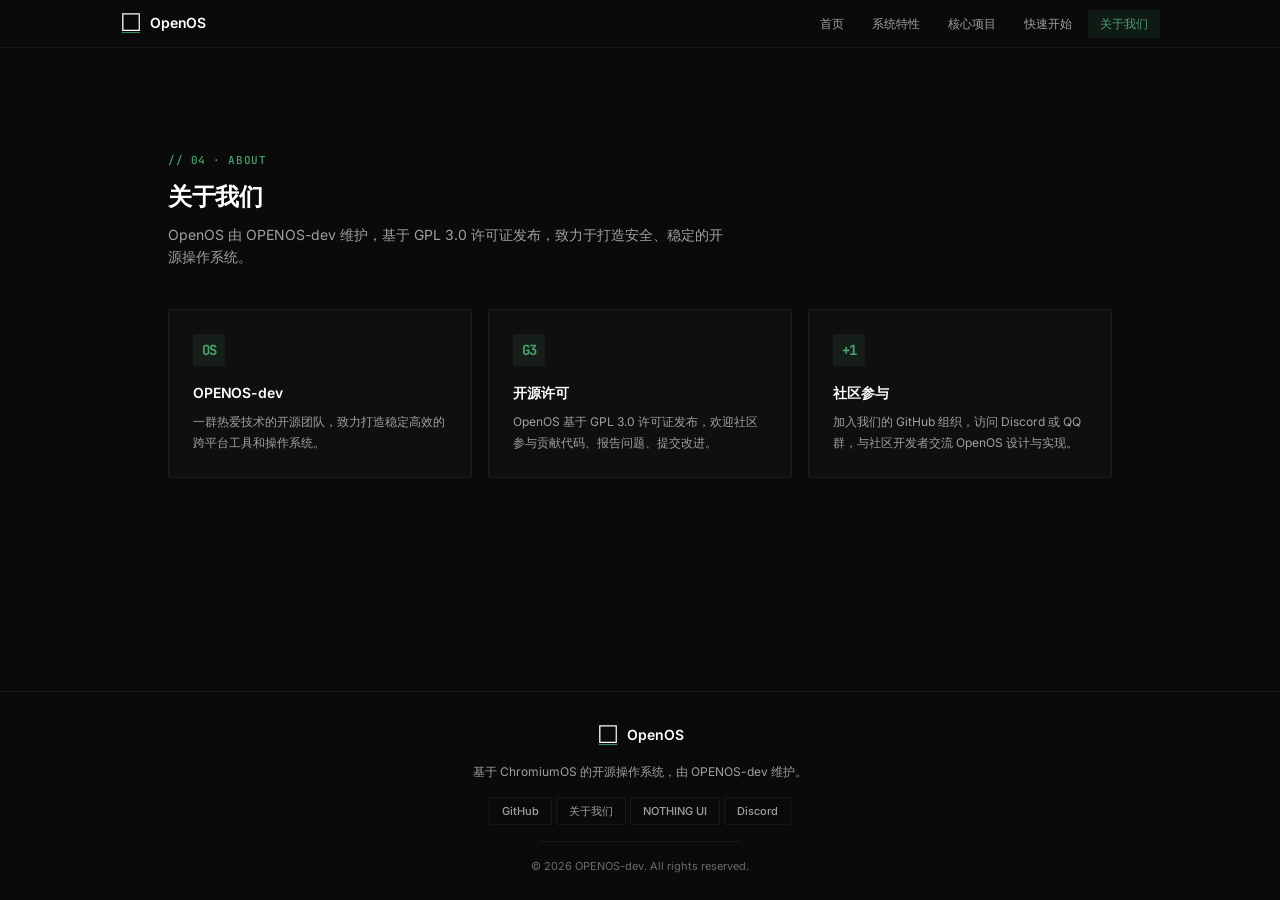
==== about.html @ e6d08fe9 "feat: 初始化 OpenOS 介绍网站" ====
<!DOCTYPE html>
<html lang="zh-CN">
<head>
<meta charset="UTF-8">
<meta name="viewport" content="width=device-width, initial-scale=1.0">
<meta name="description" content="关于 OpenOS - OPENOS-dev 团队、GPL 3.0 许可证、社区参与">
<title>关于我们 - OpenOS</title>
<link rel="icon" type="image/svg+xml" href="openos-logo.svg">
<link rel="preconnect" href="https://fonts.googleapis.com">
<link rel="preconnect" href="https://fonts.gstatic.com" crossorigin>
<link href="https://fonts.googleapis.com/css2?family=Inter:wght@400;500;600;700&family=JetBrains+Mono:wght@400;500;700&display=swap" rel="stylesheet">
<link rel="stylesheet" href="css/styles.css">
</head>
<body>

<nav>
  <div class="nav-inner">
    <a href="index.html" class="nav-logo">
      <img class="nav-logo-icon" src="openos-logo.svg" alt="OpenOS">
      OpenOS
    </a>
    <button class="nav-toggle" aria-label="菜单" id="navToggle">
      <span></span>
      <span></span>
      <span></span>
    </button>
    <ul class="nav-links" id="navLinks">
      <li><a href="index.html">首页</a></li>
      <li><a href="features.html">系统特性</a></li>
      <li><a href="projects.html">核心项目</a></li>
      <li><a href="build.html">快速开始</a></li>
      <li><a href="about.html" class="active">关于我们</a></li>
    </ul>
  </div>
</nav>

<main class="page-content">
  <section>
    <div class="section-wrap">
      <div class="section-header">
        <span class="section-number">// 04 · About</span>
        <h2>关于我们</h2>
        <p>OpenOS 由 OPENOS-dev 维护，基于 GPL 3.0 许可证发布，致力于打造安全、稳定的开源操作系统。</p>
      </div>
      <div class="features-grid">
        <div class="feature-card">
          <div class="feature-card-icon">OS</div>
          <h3>OPENOS-dev</h3>
          <p>一群热爱技术的开源团队，致力打造稳定高效的跨平台工具和操作系统。</p>
        </div>
        <div class="feature-card">
          <div class="feature-card-icon">G3</div>
          <h3>开源许可</h3>
          <p>OpenOS 基于 GPL 3.0 许可证发布，欢迎社区参与贡献代码、报告问题、提交改进。</p>
        </div>
        <div class="feature-card">
          <div class="feature-card-icon">+1</div>
          <h3>社区参与</h3>
          <p>加入我们的 GitHub 组织，访问 Discord 或 QQ 群，与社区开发者交流 OpenOS 设计与实现。</p>
        </div>
      </div>
    </div>
  </section>
</main>

<footer>
  <div class="footer-inner">
    <a href="index.html" class="footer-brand">
      <img class="footer-brand-icon" src="openos-logo.svg" alt="OpenOS">
      OpenOS
    </a>
    <p class="footer-tagline">基于 ChromiumOS 的开源操作系统，由 OPENOS-dev 维护。</p>
    <div class="footer-links">
      <a href="https://github.com/OPENOS-dev" target="_blank" rel="noopener">GitHub</a>
      <a href="about.html">关于我们</a>
      <a href="https://github.com/OPENOS-dev/NOTHING-UI-1" target="_blank" rel="noopener">NOTHING UI</a>
      <a href="https://discord.gg/xj6VCg7Na" target="_blank" rel="noopener">Discord</a>
    </div>
    <div class="footer-divider"></div>
    <p class="footer-copy">© 2026 OPENOS-dev. All rights reserved.</p>
  </div>
</footer>

<script src="js/script.js"></script>
</body>
</html>
---- css/styles.css ----
/* ========================================
   NOTHING UI Design System
   Based on NOTHING-UI-1 Design Spec
   ======================================== */

/* ─── Design Tokens ─── */
:root {
  /* Surface layers (0 → 5, darkest → lightest) */
  --surface-0: #0A0A0A;
  --surface-1: #0F0F0F;
  --surface-2: #141414;
  --surface-3: #1A1A1A;
  --surface-4: #1F1F1F;
  --surface-5: #252525;

  /* Text hierarchy */
  --text-primary: #FFFFFF;
  --text-secondary: #A0A0A0;
  --text-tertiary: #6B6B6B;

  /* Accent — Green */
  --accent: #4AA26F;
  --accent-hover: #3D8F5F;
  --accent-bright: #6BC48D;
  --accent-muted: rgba(74, 162, 111, 0.10);
  --accent-muted-hover: rgba(74, 162, 111, 0.16);

  /* Status */
  --status-active: #4CAF50;
  --status-active-bg: rgba(76, 175, 80, 0.10);
  --status-warning: #FFC107;
  --status-warning-bg: rgba(255, 193, 7, 0.10);
  --status-error: #F44336;
  --status-error-bg: rgba(244, 67, 54, 0.10);

  /* Borders */
  --border: rgba(255, 255, 255, 0.06);
  --border-hover: rgba(255, 255, 255, 0.12);
  --border-accent: rgba(74, 162, 111, 0.20);

  /* Spacing — 4px base grid */
  --space-1: 4px;
  --space-2: 8px;
  --space-3: 12px;
  --space-4: 16px;
  --space-5: 20px;
  --space-6: 24px;
  --space-8: 32px;
  --space-10: 40px;
  --space-12: 48px;
  --space-16: 64px;

  /* Shape — ultra-minimal */
  --radius: 2px;

  /* Typography */
  --font-sans: 'Inter', -apple-system, BlinkMacSystemFont, 'SF Pro Text', 'Segoe UI', 'PingFang SC', 'Microsoft YaHei', sans-serif;
  --font-mono: 'JetBrains Mono', 'SF Mono', 'Fira Code', 'Cascadia Code', monospace;

  /* Type scale */
  --text-xs: 11px;
  --text-sm: 12px;
  --text-base: 13px;
  --text-md: 14px;
  --text-lg: 16px;
  --text-xl: 18px;
  --text-2xl: 20px;
  --text-3xl: 24px;

  /* Shadows — hard, layered */
  --shadow-sm: 0 1px 0 rgba(0, 0, 0, 0.4);
  --shadow-md: 0 2px 0 rgba(0, 0, 0, 0.3), 0 4px 8px rgba(0, 0, 0, 0.4);
  --shadow-lg: 0 2px 0 rgba(0, 0, 0, 0.25), 0 8px 16px rgba(0, 0, 0, 0.5);

  /* Motion */
  --ease-standard: cubic-bezier(0.2, 0, 0, 1);
  --ease-emphasized: cubic-bezier(0.05, 0.7, 0.1, 1);
  --duration-fast: 150ms;
  --duration-normal: 200ms;

  /* Layout */
  --nav-height: 48px;
  --max-width: 1040px;
}

/* ─── Reset ─── */
*, *::before, *::after {
  margin: 0;
  padding: 0;
  box-sizing: border-box;
}

html {
  scroll-behavior: smooth;
  scrollbar-width: thin;
  scrollbar-color: var(--text-tertiary) var(--surface-0);
}

::-webkit-scrollbar { width: 4px; }
::-webkit-scrollbar-track { background: var(--surface-0); }
::-webkit-scrollbar-thumb { background: var(--text-tertiary); border-radius: 0; }

body {
  font-family: var(--font-sans);
  background: var(--surface-0);
  color: var(--text-primary);
  font-size: var(--text-base);
  line-height: 1.6;
  overflow-x: hidden;
  -webkit-font-smoothing: antialiased;
  -moz-osx-font-smoothing: grayscale;
  min-height: 100vh;
  display: flex;
  flex-direction: column;
}

@media (prefers-reduced-motion: reduce) {
  *, *::before, *::after {
    animation-duration: 0.01ms !important;
    animation-iteration-count: 1 !important;
    transition-duration: 0.01ms !important;
  }
}

/* ─── Focus ─── */
:focus-visible {
  outline: 2px solid var(--accent);
  outline-offset: -2px;
  border-radius: var(--radius);
}

/* ─── Selection ─── */
::selection {
  background: var(--accent-muted);
  color: var(--accent);
}

/* =========================================
   Navigation
   ========================================= */
nav {
  position: fixed;
  top: 0;
  left: 0;
  right: 0;
  z-index: 1000;
  height: var(--nav-height);
  background: var(--surface-0);
  border-bottom: 1px solid var(--border);
  display: flex;
  align-items: center;
  justify-content: center;
  padding: 0 var(--space-6);
}

.nav-inner {
  max-width: var(--max-width);
  width: 100%;
  display: flex;
  align-items: center;
  justify-content: space-between;
  gap: var(--space-8);
}

.nav-logo {
  display: flex;
  align-items: center;
  gap: var(--space-2);
  text-decoration: none;
  color: var(--text-primary);
  font-weight: 600;
  font-size: var(--text-md);
  letter-spacing: -0.01em;
}

.nav-logo-icon {
  width: 22px;
  height: 22px;
  border-radius: var(--radius);
  object-fit: cover;
  flex-shrink: 0;
}

.nav-links {
  display: flex;
  gap: var(--space-1);
  list-style: none;
}

.nav-links a {
  display: inline-flex;
  align-items: center;
  height: 28px;
  padding: 0 var(--space-3);
  text-decoration: none;
  color: var(--text-secondary);
  font-size: var(--text-sm);
  font-weight: 500;
  border-radius: var(--radius);
  transition: color var(--duration-fast) var(--ease-standard),
              background var(--duration-fast) var(--ease-standard);
}

.nav-links a:hover {
  color: var(--text-primary);
  background: var(--surface-3);
}

.nav-links a.active {
  color: var(--accent);
  background: var(--accent-muted);
}

/* Hamburger */
.nav-toggle {
  display: none;
  flex-direction: column;
  gap: 4px;
  background: none;
  border: none;
  cursor: pointer;
  padding: var(--space-2);
  border-radius: var(--radius);
  min-width: 44px;
  min-height: 44px;
  align-items: center;
  justify-content: center;
}

.nav-toggle span {
  width: 18px;
  height: 2px;
  background: var(--text-secondary);
  border-radius: 0;
  transition: transform var(--duration-fast) var(--ease-standard),
              opacity var(--duration-fast) var(--ease-standard);
}

.nav-toggle.active span:nth-child(1) {
  transform: rotate(45deg) translate(4px, 4px);
}
.nav-toggle.active span:nth-child(2) { opacity: 0; }
.nav-toggle.active span:nth-child(3) {
  transform: rotate(-45deg) translate(4px, -4px);
}

/* =========================================
   Hero (Home page)
   ========================================= */
.hero {
  min-height: 100vh;
  display: flex;
  flex-direction: column;
  justify-content: center;
  padding: calc(var(--nav-height) + var(--space-16)) var(--space-12) var(--space-16);
  position: relative;
  max-width: var(--max-width);
  margin: 0 auto;
  width: 100%;
}

.hero-tag {
  display: inline-flex;
  align-items: center;
  gap: var(--space-2);
  height: 24px;
  padding: 0 var(--space-3);
  background: var(--accent-muted);
  border: 1px solid var(--border-accent);
  border-radius: var(--radius);
  font-family: var(--font-mono);
  font-size: var(--text-xs);
  color: var(--accent);
  font-weight: 500;
  margin-bottom: var(--space-6);
  width: fit-content;
}

.hero-tag-dot {
  width: 5px;
  height: 5px;
  background: var(--accent);
  border-radius: 0;
  display: inline-block;
}

.hero h1 {
  font-size: clamp(36px, 6vw, 56px);
  font-weight: 700;
  line-height: 1.1;
  letter-spacing: -0.03em;
  margin-bottom: var(--space-5);
  color: var(--text-primary);
}

.hero h1 .gradient-text {
  background: linear-gradient(135deg, var(--accent), var(--accent-bright));
  -webkit-background-clip: text;
  -webkit-text-fill-color: transparent;
  background-clip: text;
}

.hero p {
  font-size: var(--text-lg);
  color: var(--text-secondary);
  max-width: 560px;
  margin-bottom: var(--space-8);
  line-height: 1.7;
}

/* ─── Buttons ─── */
.hero-actions {
  display: flex;
  gap: var(--space-3);
  flex-wrap: wrap;
}

.btn {
  display: inline-flex;
  align-items: center;
  justify-content: center;
  gap: var(--space-2);
  height: 32px;
  padding: 0 var(--space-4);
  border-radius: var(--radius);
  font-size: var(--text-sm);
  font-weight: 600;
  text-decoration: none;
  cursor: pointer;
  border: none;
  font-family: var(--font-sans);
  transition: all var(--duration-fast) var(--ease-standard);
  white-space: nowrap;
}

.btn-primary {
  background: var(--accent);
  color: #000;
}

.btn-primary:hover {
  background: var(--accent-hover);
}

.btn-secondary {
  background: transparent;
  color: var(--text-primary);
  border: 1px solid var(--border);
}

.btn-secondary:hover {
  background: var(--surface-3);
  border-color: var(--border-hover);
}

/* ─── Tech Badges ─── */
.hero-tech {
  display: flex;
  gap: var(--space-2);
  flex-wrap: wrap;
  margin-top: var(--space-12);
  padding-top: var(--space-6);
  border-top: 1px solid var(--border);
}

.tech-badge {
  height: 24px;
  padding: 0 var(--space-3);
  background: var(--surface-2);
  border: 1px solid var(--border);
  border-radius: var(--radius);
  font-family: var(--font-mono);
  font-size: var(--text-xs);
  color: var(--text-secondary);
  display: inline-flex;
  align-items: center;
  transition: all var(--duration-fast) var(--ease-standard);
}

.tech-badge:hover {
  color: var(--accent);
  border-color: var(--border-accent);
  background: var(--accent-muted);
}

/* =========================================
   Sections
   ========================================= */
main {
  flex: 1;
  display: flex;
  flex-direction: column;
}

section {
  padding: var(--space-16) 0;
}

.page-content {
  padding: calc(var(--nav-height) + var(--space-10)) var(--space-12) 0;
}

.section-wrap {
  max-width: var(--max-width);
  margin: 0 auto;
  padding: 0 var(--space-12);
}

.section-header {
  margin-bottom: var(--space-10);
}

.section-number {
  display: block;
  font-family: var(--font-mono);
  font-size: var(--text-xs);
  color: var(--accent);
  font-weight: 500;
  letter-spacing: 0.05em;
  margin-bottom: var(--space-2);
  text-transform: uppercase;
}

.section-header h2 {
  font-size: var(--text-3xl);
  font-weight: 700;
  margin-bottom: var(--space-2);
  letter-spacing: -0.02em;
}

.section-header p {
  color: var(--text-secondary);
  font-size: var(--text-md);
  max-width: 560px;
}

/* Features Grid */
.features-grid {
  display: grid;
  grid-template-columns: repeat(auto-fit, minmax(280px, 1fr));
  gap: var(--space-4);
}

.feature-card {
  background: var(--surface-1);
  border: 1px solid var(--border);
  border-radius: var(--radius);
  padding: var(--space-6);
  transition: background var(--duration-fast) var(--ease-standard),
              border-color var(--duration-fast) var(--ease-standard);
}

.js-ready .feature-card {
  opacity: 0;
  transform: translateY(12px);
}

.js-ready .feature-card.visible {
  opacity: 1;
  transform: translateY(0);
}

.feature-card:hover {
  background: var(--surface-2);
  border-color: var(--border-hover);
}

.feature-card-icon {
  width: 32px;
  height: 32px;
  border-radius: var(--radius);
  background: var(--accent-muted);
  display: flex;
  align-items: center;
  justify-content: center;
  margin-bottom: var(--space-4);
  color: var(--accent);
  font-size: 14px;
  font-family: var(--font-mono);
  font-weight: 700;
  letter-spacing: -0.5px;
}

.feature-card h3 {
  font-size: var(--text-md);
  font-weight: 600;
  margin-bottom: var(--space-2);
  letter-spacing: -0.01em;
}

.feature-card p {
  color: var(--text-secondary);
  font-size: var(--text-sm);
  line-height: 1.7;
}

/* Project Cards (with status) */
.projects-grid {
  display: grid;
  grid-template-columns: repeat(auto-fit, minmax(300px, 1fr));
  gap: var(--space-4);
}

.project-card {
  background: var(--surface-1);
  border: 1px solid var(--border);
  border-radius: var(--radius);
  padding: var(--space-6);
  transition: all var(--duration-fast) var(--ease-standard);
}

.js-ready .project-card {
  opacity: 0;
  transform: translateY(12px);
}

.js-ready .project-card.visible {
  opacity: 1;
  transform: translateY(0);
}

.project-card:hover {
  background: var(--surface-2);
  border-color: var(--border-hover);
}

.project-card-header {
  display: flex;
  align-items: flex-start;
  justify-content: space-between;
  margin-bottom: var(--space-3);
  gap: var(--space-3);
}

.project-card h3 {
  font-size: var(--text-lg);
  font-weight: 600;
  letter-spacing: -0.01em;
}

.project-status {
  display: inline-flex;
  align-items: center;
  gap: 5px;
  height: 22px;
  padding: 0 var(--space-2);
  border-radius: var(--radius);
  font-size: var(--text-xs);
  font-weight: 600;
  white-space: nowrap;
  flex-shrink: 0;
  font-family: var(--font-mono);
}

.status-active {
  background: var(--status-active-bg);
  color: var(--status-active);
  border: 1px solid rgba(76, 175, 80, 0.15);
}

.status-warning {
  background: var(--status-warning-bg);
  color: var(--status-warning);
  border: 1px solid rgba(255, 193, 7, 0.15);
}

.project-card p {
  color: var(--text-secondary);
  font-size: var(--text-sm);
  line-height: 1.7;
  margin-bottom: var(--space-5);
}

.project-card-tags {
  display: flex;
  gap: var(--space-2);
  flex-wrap: wrap;
}

.project-tag {
  height: 22px;
  padding: 0 var(--space-2);
  background: var(--surface-3);
  border: 1px solid var(--border);
  border-radius: var(--radius);
  font-family: var(--font-mono);
  font-size: var(--text-xs);
  color: var(--text-tertiary);
  display: inline-flex;
  align-items: center;
}

/* Quick Links / Entries */
.entries-grid {
  display: grid;
  grid-template-columns: repeat(auto-fit, minmax(260px, 1fr));
  gap: var(--space-4);
}

.entry-card {
  background: var(--surface-1);
  border: 1px solid var(--border);
  border-radius: var(--radius);
  padding: var(--space-5);
  text-decoration: none;
  color: inherit;
  display: flex;
  flex-direction: column;
  gap: var(--space-2);
  transition: all var(--duration-fast) var(--ease-standard);
}

.js-ready .entry-card {
  opacity: 0;
  transform: translateY(12px);
}

.js-ready .entry-card.visible {
  opacity: 1;
  transform: translateY(0);
}

.entry-card:hover {
  background: var(--surface-2);
  border-color: var(--border-hover);
}

.entry-card-label {
  font-family: var(--font-mono);
  font-size: var(--text-xs);
  color: var(--accent);
  text-transform: uppercase;
  letter-spacing: 0.05em;
}

.entry-card h4 {
  font-size: var(--text-md);
  font-weight: 600;
}

.entry-card p {
  color: var(--text-secondary);
  font-size: var(--text-sm);
  line-height: 1.6;
}

.entry-arrow {
  color: var(--accent);
  font-size: var(--text-md);
  transition: transform var(--duration-fast) var(--ease-standard);
  align-self: flex-end;
  margin-top: auto;
  font-family: var(--font-mono);
}

.entry-card:hover .entry-arrow {
  transform: translateX(2px);
}

/* =========================================
   Footer
   ========================================= */
footer {
  border-top: 1px solid var(--border);
  padding: var(--space-8) var(--space-12) var(--space-6);
  margin-top: var(--space-10);
}

footer .footer-inner {
  max-width: var(--max-width);
  margin: 0 auto;
  display: flex;
  flex-direction: column;
  align-items: center;
  gap: var(--space-4);
  text-align: center;
}

footer .footer-brand {
  display: flex;
  align-items: center;
  gap: var(--space-2);
  text-decoration: none;
  color: var(--text-primary);
  font-weight: 600;
  font-size: var(--text-md);
}

footer .footer-brand-icon {
  width: 22px;
  height: 22px;
  border-radius: var(--radius);
  object-fit: cover;
  flex-shrink: 0;
}

footer .footer-tagline {
  color: var(--text-secondary);
  font-size: var(--text-sm);
  max-width: 400px;
  line-height: 1.6;
}

footer .footer-links {
  display: flex;
  gap: var(--space-1);
  flex-wrap: wrap;
  justify-content: center;
}

footer .footer-links a {
  display: inline-flex;
  align-items: center;
  height: 28px;
  padding: 0 var(--space-3);
  background: none;
  border: 1px solid var(--border);
  border-radius: var(--radius);
  color: var(--text-secondary);
  text-decoration: none;
  font-size: var(--text-xs);
  font-weight: 500;
  transition: all var(--duration-fast) var(--ease-standard);
}

footer .footer-links a:hover {
  background: var(--surface-3);
  border-color: var(--border-hover);
  color: var(--text-primary);
}

footer .footer-divider {
  width: 100%;
  max-width: 200px;
  height: 1px;
  background: var(--border);
}

footer .footer-copy {
  color: var(--text-tertiary);
  font-size: var(--text-xs);
}

/* =========================================
   Animations
   ========================================= */
.fade-in {
  opacity: 1;
  transform: translateY(0);
  transition: opacity 200ms var(--ease-emphasized),
              transform 200ms var(--ease-emphasized);
}

.js-ready .fade-in {
  opacity: 0;
  transform: translateY(12px);
}

.js-ready .fade-in.visible {
  opacity: 1;
  transform: translateY(0);
}

.fade-in-delay-1 { transition-delay: 50ms; }
.fade-in-delay-2 { transition-delay: 100ms; }
.fade-in-delay-3 { transition-delay: 150ms; }
.fade-in-delay-4 { transition-delay: 200ms; }
.fade-in-delay-5 { transition-delay: 250ms; }

/* =========================================
   Responsive
   ========================================= */
@media (max-width: 768px) {
  .nav-links {
    position: fixed;
    top: var(--nav-height);
    left: 0;
    right: 0;
    background: var(--surface-0);
    flex-direction: column;
    padding: var(--space-3);
    gap: var(--space-1);
    border-bottom: 1px solid var(--border);
    transform: translateY(-100%);
    opacity: 0;
    pointer-events: none;
    transition: all var(--duration-fast) var(--ease-standard);
  }

  .nav-links.open {
    transform: translateY(0);
    opacity: 1;
    pointer-events: auto;
  }

  .nav-links a {
    width: 100%;
    height: 36px;
    justify-content: flex-start;
  }

  .nav-toggle { display: flex; }

  .hero h1 { font-size: 32px; }
  .features-grid { grid-template-columns: 1fr; }
  .projects-grid { grid-template-columns: 1fr; }
  .entries-grid { grid-template-columns: 1fr; }

  section { padding: var(--space-12) 0; }

  .hero {
    padding: calc(var(--nav-height) + var(--space-8)) var(--space-6) var(--space-8);
    min-height: auto;
  }

  .page-content {
    padding: calc(var(--nav-height) + var(--space-6)) var(--space-6) 0;
  }

  .section-wrap {
    padding: 0 var(--space-6);
  }

  footer {
    padding: var(--space-6) var(--space-6) var(--space-5);
  }
}

@media (max-width: 480px) {
  .hero-actions {
    flex-direction: column;
  }
  .hero-actions .btn {
    width: 100%;
  }
}
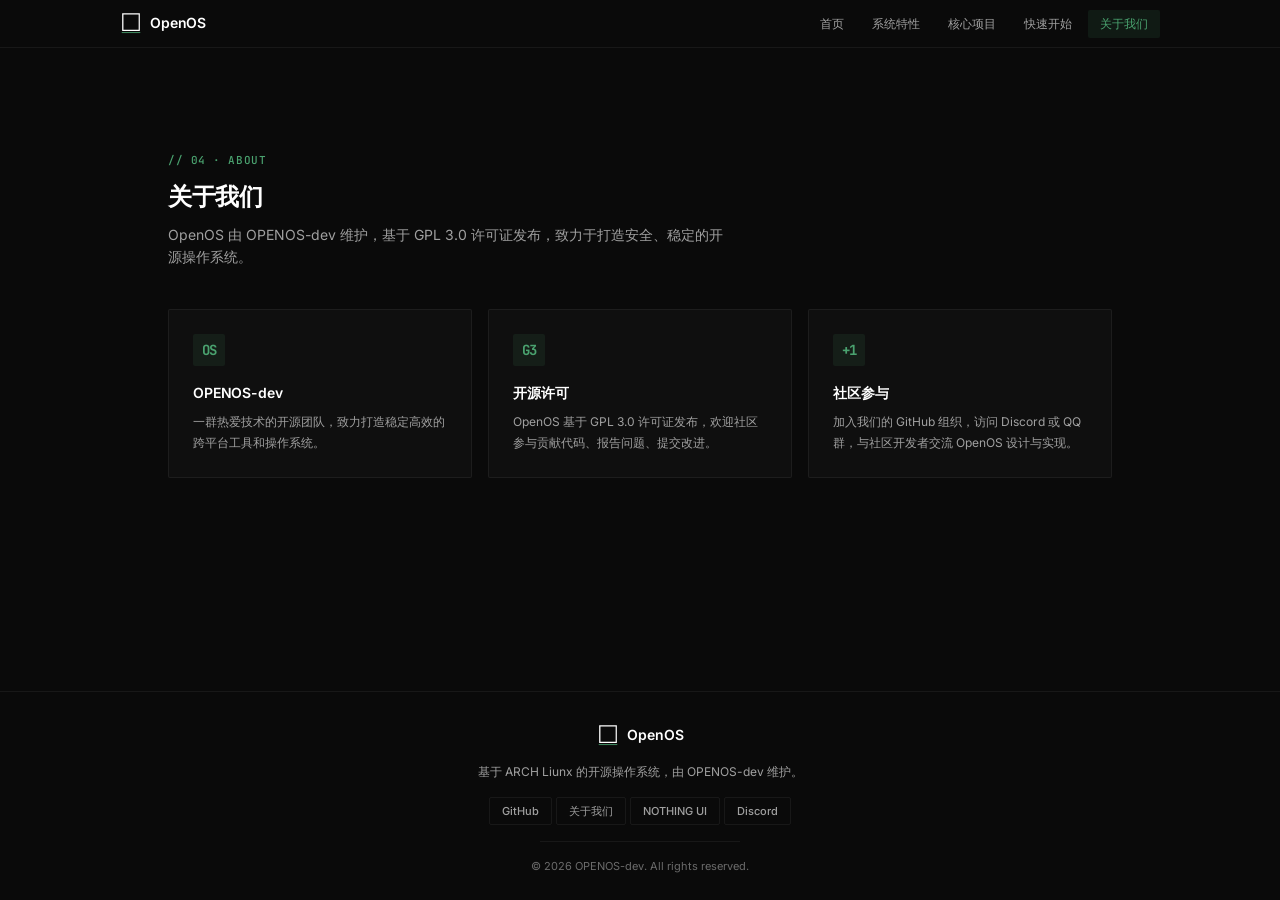
==== commit c32565bc: "Update about.html" ====
--- a/about.html
+++ b/about.html
@@ -69,7 +69,7 @@
       <img class="footer-brand-icon" src="openos-logo.svg" alt="OpenOS">
       OpenOS
     </a>
-    <p class="footer-tagline">基于 ChromiumOS 的开源操作系统，由 OPENOS-dev 维护。</p>
+    <p class="footer-tagline">基于 ARCH Liunx 的开源操作系统，由 OPENOS-dev 维护。</p>
     <div class="footer-links">
       <a href="https://github.com/OPENOS-dev" target="_blank" rel="noopener">GitHub</a>
       <a href="about.html">关于我们</a>
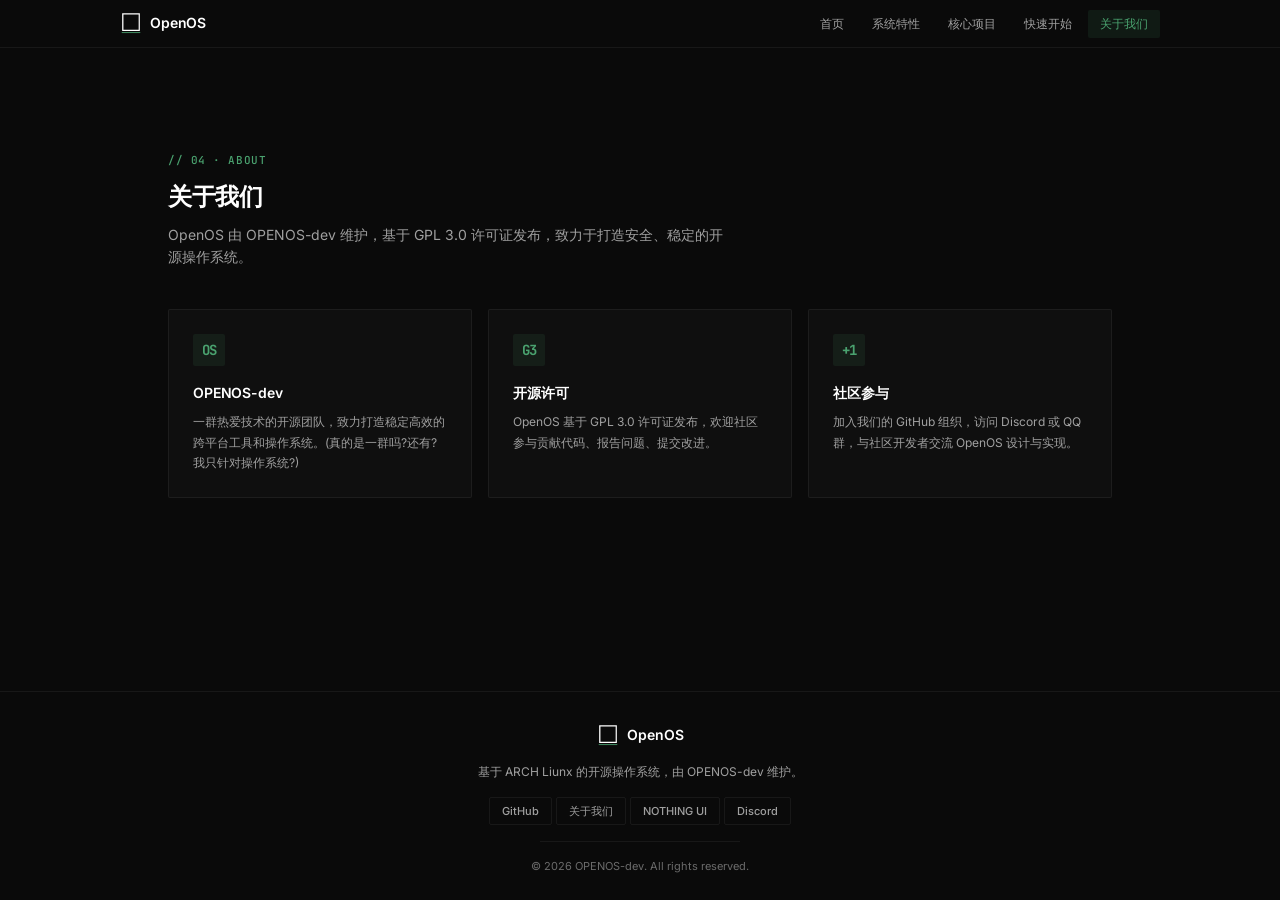
==== commit a34446c0: "啊帕次!" ====
--- a/about.html
+++ b/about.html
@@ -46,7 +46,7 @@
         <div class="feature-card">
           <div class="feature-card-icon">OS</div>
           <h3>OPENOS-dev</h3>
-          <p>一群热爱技术的开源团队，致力打造稳定高效的跨平台工具和操作系统。</p>
+          <p>一群热爱技术的开源团队，致力打造稳定高效的跨平台工具和操作系统。(真的是一群吗?还有?我只针对操作系统?)</p>
         </div>
         <div class="feature-card">
           <div class="feature-card-icon">G3</div>
